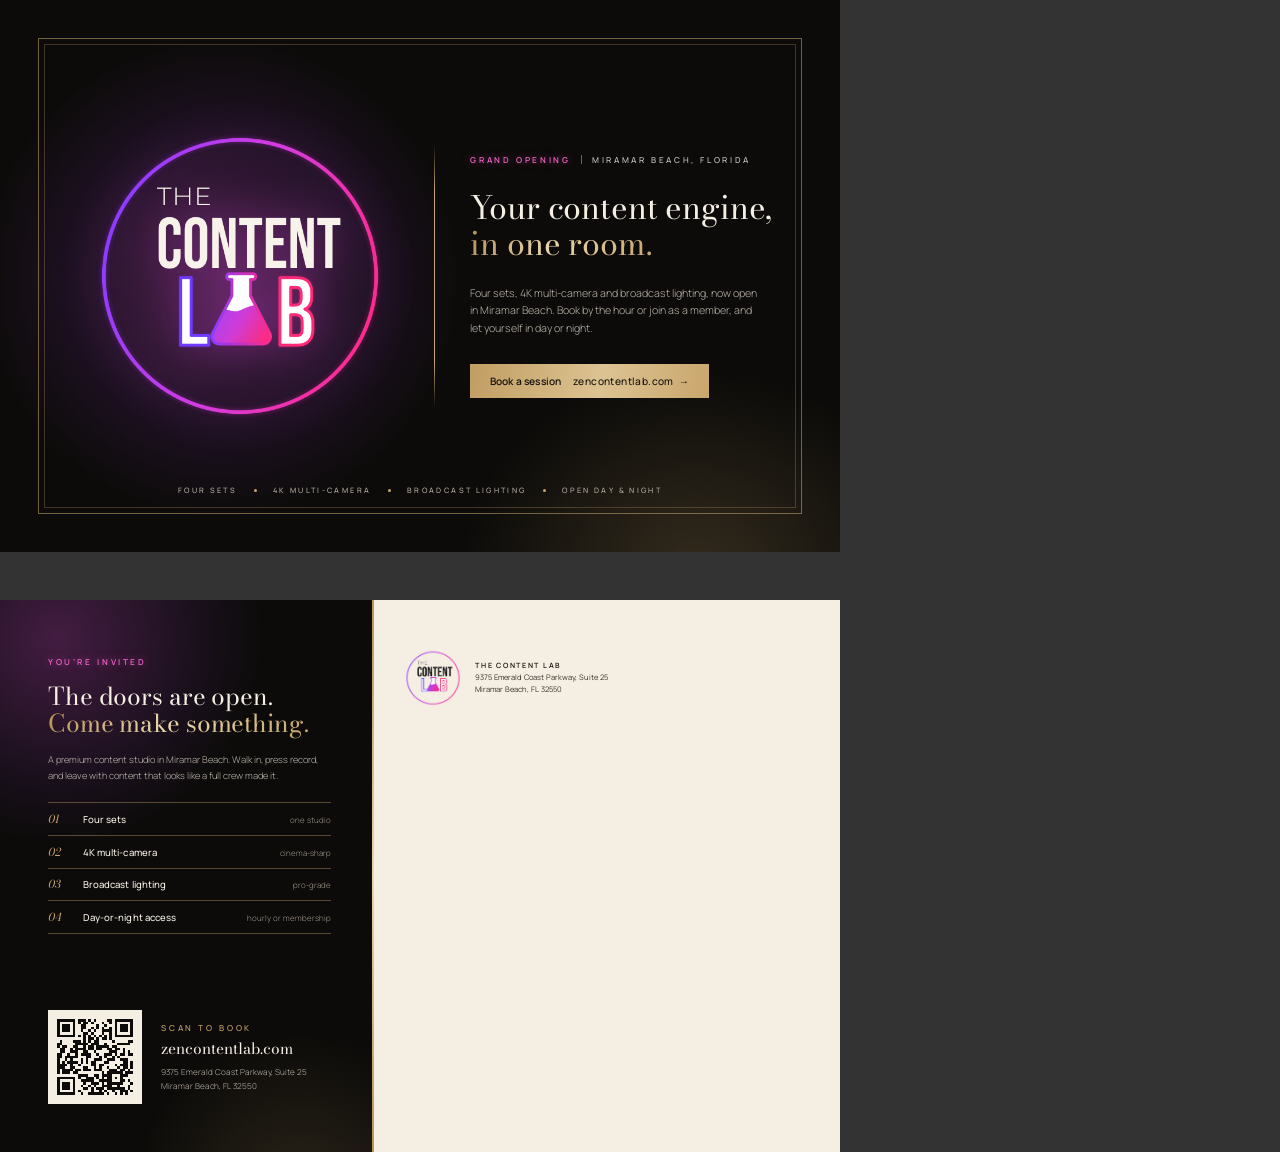
==== content-lab-postcard/source/card.html @ 28c0ee39 "Add Content Lab grand opening postcard for Mailbox Power 5.5x8.5 Print-ready front and back at 300 d" ====
<!doctype html><html><head><meta charset="utf-8"><style>
@font-face{font-family:Bodoni;src:url(fonts/bodoni-moda-latin-400-normal.woff2)}
@font-face{font-family:Bodoni;font-style:italic;src:url(fonts/bodoni-moda-latin-400-italic.woff2)}
@font-face{font-family:Manrope;font-weight:300;src:url(fonts/manrope-latin-300-normal.woff2)}
@font-face{font-family:Manrope;font-weight:400;src:url(fonts/manrope-latin-400-normal.woff2)}
@font-face{font-family:Manrope;font-weight:500;src:url(fonts/manrope-latin-500-normal.woff2)}
@font-face{font-family:Manrope;font-weight:600;src:url(fonts/manrope-latin-600-normal.woff2)}
:root{--ink:#0b0a08;--gold:#c9a66c;--gold2:#e4cfa3;--ivory:#f4eee3;--pink:#f062c8;--vio:#8a4dff;--mute:#a79f97}
*{margin:0;padding:0;box-sizing:border-box}
html,body{background:#333}
.card{position:relative;width:8.75in;height:5.75in;overflow:hidden;background:var(--ink);color:var(--ivory);font-family:Manrope;font-weight:300}
.card+.card{margin-top:.5in}
.abs{position:absolute}
.grain{inset:0;opacity:.11;mix-blend-mode:overlay}
.caps{text-transform:uppercase;letter-spacing:.32em;font-weight:500;font-size:8.2px}
.serif{font-family:Bodoni;font-weight:400;letter-spacing:-.005em}
.gold{color:var(--gold)}
.goldtxt{background:linear-gradient(100deg,#b8935a 0%,#e9d6ab 45%,#c9a66c 100%);-webkit-background-clip:text;color:transparent}
/* ---------- FRONT ---------- */
#front .haze1{left:-1.2in;top:-.6in;width:7in;height:7in;background:radial-gradient(closest-side,rgba(138,52,140,.50),rgba(96,40,130,.20) 45%,transparent 72%)}
#front .haze2{right:-2in;bottom:-3.2in;width:7in;height:6in;background:radial-gradient(closest-side,rgba(201,166,108,.20),transparent 70%)}
#front .frame{inset:.4in;border:.6px solid rgba(201,166,108,.55)}
#front .frame2{inset:.455in;border:.3px solid rgba(201,166,108,.28)}
#front .logo{left:.86in;top:1.235in;width:3.28in;height:3.28in;filter:drop-shadow(0 0 22px rgba(205,70,215,.42))}
#front .rule{left:4.52in;top:1.5in;width:.6px;height:2.75in;background:linear-gradient(180deg,transparent,var(--gold) 18%,var(--gold) 82%,transparent)}
#front .copy{left:4.9in;top:1.235in;height:3.28in;width:3.35in;display:flex;flex-direction:column;justify-content:center;align-items:flex-start}
#front .eyebrow{display:flex;align-items:center;gap:.11in;white-space:nowrap}
#front .eyebrow b{font-weight:600;color:var(--pink);text-shadow:0 0 9px rgba(240,98,200,.55)}
#front .eyebrow i{width:.5px;height:9px;background:#6d6560}
#front .eyebrow span{color:#cfc6c4}
#front h1{font-size:32px;line-height:1.12;margin-top:.26in;white-space:nowrap}
#front p{margin-top:.24in;font-size:10.6px;line-height:1.68;color:#bdb4ab;width:3.05in}
#front .cta{margin-top:.27in;display:inline-flex;align-items:center;gap:.12in;background:linear-gradient(100deg,#c19d62,#dcc392 55%,#c9a66c);color:#17130c;font-weight:600;font-size:10.2px;letter-spacing:.02em;padding:.105in .2in}
#front .cta small{font-weight:500;font-size:10.2px;letter-spacing:.04em}
#front .foot{left:.4in;right:.4in;bottom:.59in;display:flex;justify-content:center;align-items:center;gap:.17in;color:#b5aba1;font-size:7.4px}
#front .foot i{width:3px;height:3px;border-radius:50%;background:var(--gold)}
/* ---------- BACK ---------- */
#back{background:var(--ivory);color:#17130c}
#back .panel{left:0;top:0;bottom:0;width:3.875in;background:var(--ink);overflow:hidden}
#back .haze1{left:-2.4in;top:-2.6in;width:6in;height:6in;background:radial-gradient(closest-side,rgba(138,52,140,.42),rgba(96,40,130,.15) 50%,transparent 72%)}
#back .haze2{left:.6in;bottom:-3in;width:5in;height:5in;background:radial-gradient(closest-side,rgba(201,166,108,.16),transparent 70%)}
#back .seam{left:3.875in;top:0;bottom:0;width:1.6px;background:linear-gradient(180deg,#b8935a,#e9d6ab 50%,#b8935a)}
#back .col{left:.5in;top:.58in;width:2.95in;color:var(--ivory)}
#back .eyebrow b{font-weight:600;color:var(--pink);text-shadow:0 0 9px rgba(240,98,200,.55)}
#back h2{font-size:24.5px;line-height:1.12;margin-top:.17in}
#back .lede{margin-top:.15in;font-size:9.3px;line-height:1.65;color:#bdb4ab}
#back ul{list-style:none;margin-top:.2in;border-top:.5px solid rgba(201,166,108,.4)}
#back li{display:flex;align-items:baseline;gap:.16in;padding:.082in 0;border-bottom:.5px solid rgba(201,166,108,.4)}
#back li em{font-family:Bodoni;font-style:italic;color:var(--gold);font-size:11px;width:.2in}
#back li strong{font-weight:500;font-size:9.6px;color:var(--ivory);letter-spacing:.01em}
#back li span{margin-left:auto;font-size:8px;color:#9d948b}
#back .book{left:.5in;bottom:.5in;width:2.95in;display:flex;align-items:center;gap:.2in;color:var(--ivory)}
#back .qr{flex:none;width:.98in;height:.98in;background:var(--ivory);padding:.09in}
#back .qr img{display:block;width:100%;height:100%;image-rendering:pixelated}
#back .book .t1{color:var(--gold)}
#back .book .t2{font-family:Bodoni;font-size:15.5px;margin-top:.07in;line-height:1.15}
#back .book .t3{font-size:8.2px;line-height:1.6;color:#bdb4ab;margin-top:.08in}
#back .ret{left:4.2in;top:.5in;display:flex;align-items:center;gap:.13in}
#back .ret img{width:.62in;height:.62in}
#back .ret div{font-size:7.6px;line-height:1.55;color:#3a342c;font-weight:400}
#back .ret b{display:block;font-weight:600;letter-spacing:.24em;font-size:7.2px;text-transform:uppercase;color:#17130c;margin-bottom:1px}
.guide{display:none}
body.guides .guide{display:block;position:absolute;border:1px dashed rgba(0,160,255,.9);color:rgba(0,120,220,.95);font:600 7px Manrope;padding:2px 3px;z-index:9}
</style></head><body>
<svg width="0" height="0" style="position:absolute"><filter id="n"><feTurbulence type="fractalNoise" baseFrequency=".9" numOctaves="2" seed="7"/><feColorMatrix values="0 0 0 0 1  0 0 0 0 1  0 0 0 0 1  0 0 0 .55 0"/></filter></svg>

<section class="card" id="front">
  <div class="abs haze1"></div><div class="abs haze2"></div>
  <svg class="abs grain" width="100%" height="100%"><rect width="100%" height="100%" filter="url(#n)"/></svg>
  <div class="abs frame"></div><div class="abs frame2"></div>
  <img class="abs logo" src="logo-dark.png">
  <div class="abs rule"></div>
  <div class="abs copy">
    <div class="eyebrow caps"><b>Grand Opening</b><i></i><span>Miramar Beach, Florida</span></div>
    <h1 class="serif">Your content engine,<br><span class="goldtxt">in one room.</span></h1>
    <p>Four sets, 4K multi-camera and broadcast lighting, now open in Miramar Beach. Book by the hour or join as a member, and let yourself in day or night.</p>
    <div class="cta">Book a session <small>zencontentlab.com&nbsp;&nbsp;→</small></div>
  </div>
  <div class="abs foot caps"><span>Four Sets</span><i></i><span>4K Multi-Camera</span><i></i><span>Broadcast Lighting</span><i></i><span>Open Day &amp; Night</span></div>
  <div class="guide" style="inset:.125in">trim</div><div class="guide" style="inset:.375in;border-color:rgba(0,220,120,.9);color:rgb(0,170,90)">safe ¼"</div>
</section>

<section class="card" id="back">
  <div class="abs panel">
    <div class="abs haze1"></div><div class="abs haze2"></div>
    <svg class="abs grain" width="100%" height="100%"><rect width="100%" height="100%" filter="url(#n)"/></svg>
    <div class="abs col">
      <div class="eyebrow caps"><b>You&rsquo;re Invited</b></div>
      <h2 class="serif">The doors are open.<br><span class="goldtxt">Come make something.</span></h2>
      <p class="lede">A premium content studio in Miramar Beach. Walk in, press record, and leave with content that looks like a full crew made it.</p>
      <ul>
        <li><em>01</em><strong>Four sets</strong><span>one studio</span></li>
        <li><em>02</em><strong>4K multi-camera</strong><span>cinema-sharp</span></li>
        <li><em>03</em><strong>Broadcast lighting</strong><span>pro-grade</span></li>
        <li><em>04</em><strong>Day-or-night access</strong><span>hourly or membership</span></li>
      </ul>
    </div>
    <div class="abs book">
      <div class="qr"><img src="qr.png"></div>
      <div><div class="caps t1">Scan to book</div><div class="t2">zencontentlab.com</div>
      <div class="t3">9375 Emerald Coast Parkway, Suite 25<br>Miramar Beach, FL 32550</div></div>
    </div>
  </div>
  <div class="abs seam"></div>
  <div class="abs ret"><img src="logo-light.png"><div><b>The Content Lab</b>9375 Emerald Coast Parkway, Suite 25<br>Miramar Beach, FL 32550</div></div>
  <div class="guide" style="inset:.125in">trim</div><div class="guide" style="inset:.375in;border-color:rgba(0,220,120,.9);color:rgb(0,170,90)">safe ¼"</div>
  <div class="guide" style="right:.125in;bottom:.125in;width:4.75in;height:.625in;border-color:rgba(255,80,0,.9);color:rgb(220,70,0)">USPS barcode clear zone</div>
  <div class="guide" style="right:.375in;top:.375in;width:1.3in;height:1.1in;border-color:rgba(255,80,0,.9);color:rgb(220,70,0)">postage</div>
  <div class="guide" style="right:.5in;bottom:.95in;width:3.6in;height:2in;border-color:rgba(255,80,0,.9);color:rgb(220,70,0)">address block (printed by Mailbox Power)</div>
</section>
</body></html>
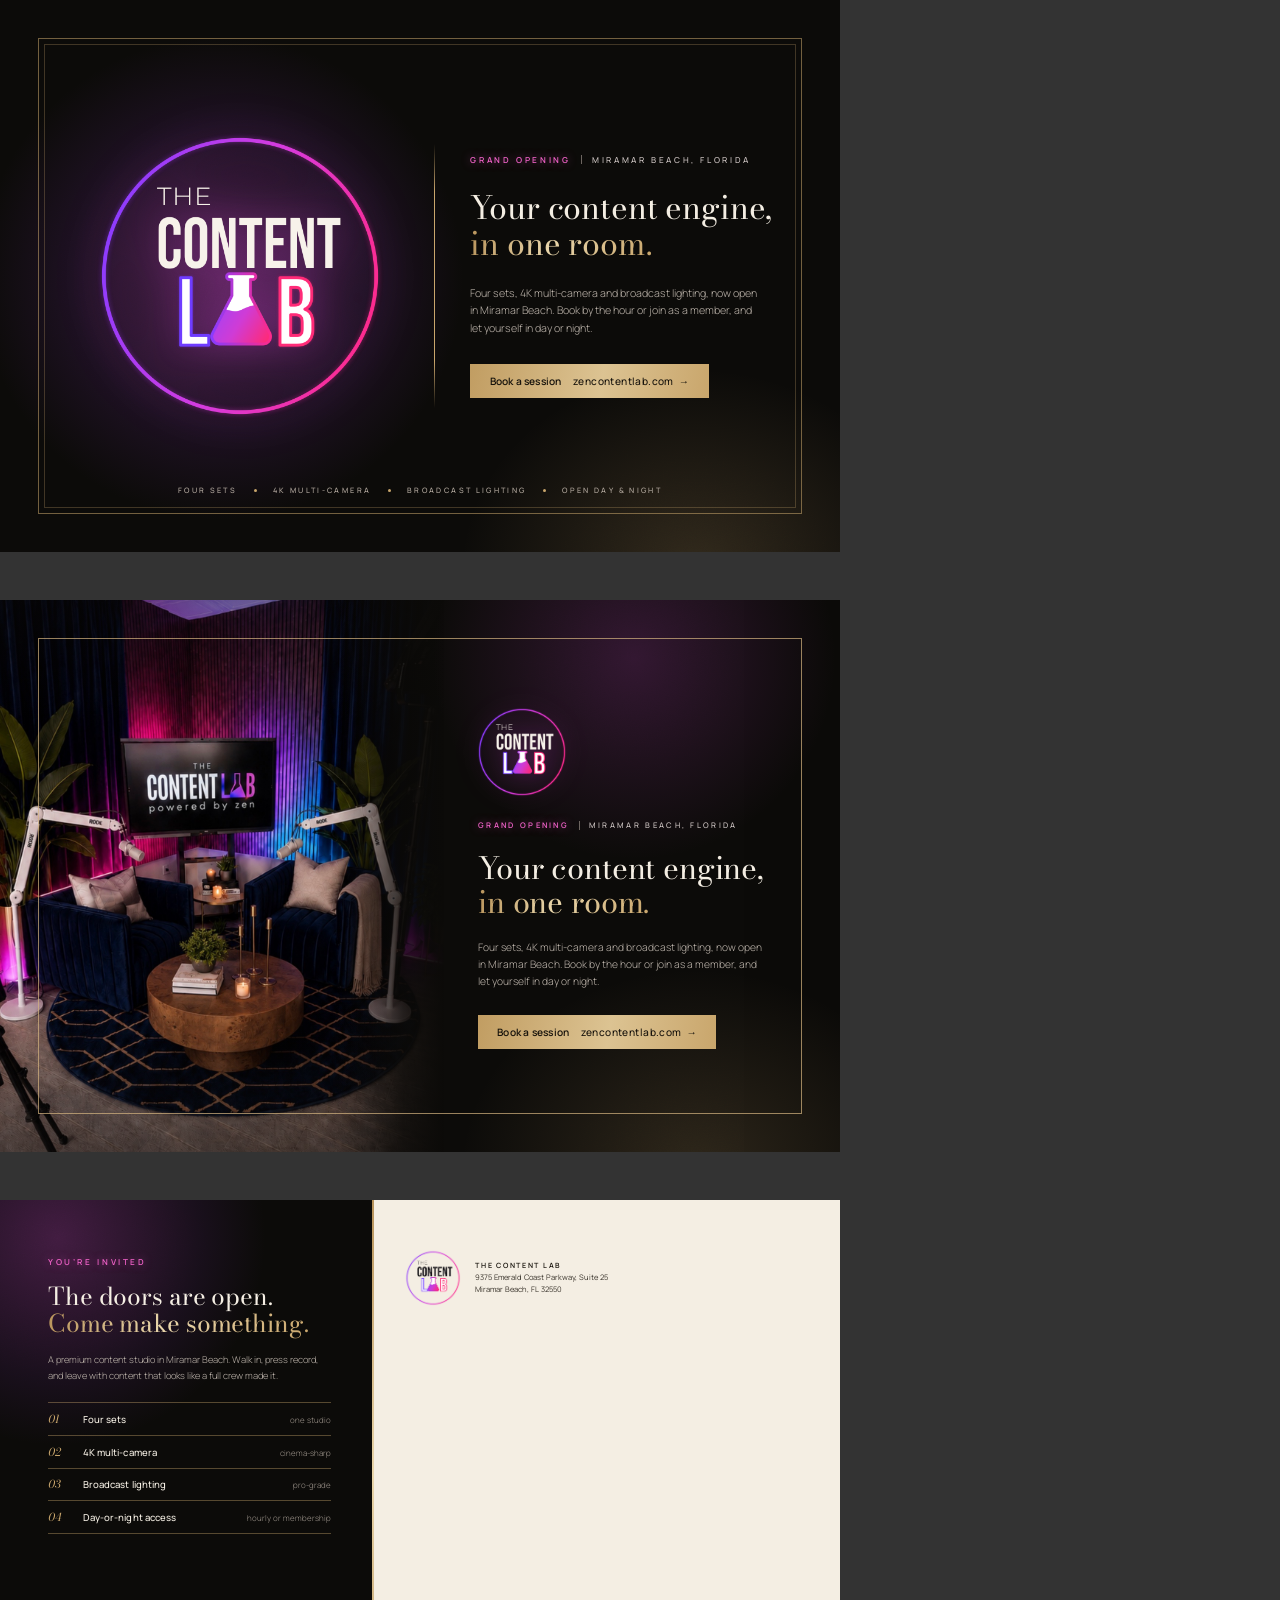
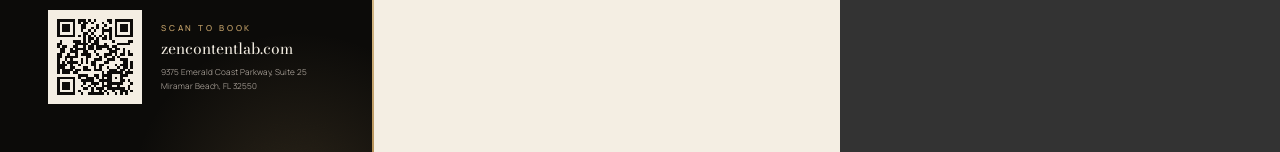
==== commit f51ad0d5: "Add photo-led front for the Content Lab grand opening postcard Co-Authored-By: Claude Fable 5.2 <nor" ====
--- a/content-lab-postcard/source/card.html
+++ b/content-lab-postcard/source/card.html
@@ -59,6 +59,24 @@
 #back .ret img{width:.62in;height:.62in}
 #back .ret div{font-size:7.6px;line-height:1.55;color:#3a342c;font-weight:400}
 #back .ret b{display:block;font-weight:600;letter-spacing:.24em;font-size:7.2px;text-transform:uppercase;color:#17130c;margin-bottom:1px}
+
+/* ---------- FRONT, PHOTO-LED ---------- */
+#frontp .photo{left:0;top:0;bottom:0;width:4.62in;background:url(set.jpg) 50% 62%/cover}
+#frontp .fade{left:3.5in;top:0;bottom:0;width:1.14in;background:linear-gradient(90deg,rgba(11,10,8,0),rgba(11,10,8,.82) 62%,var(--ink))}
+#frontp .shade{left:0;top:0;bottom:0;width:4.62in;background:linear-gradient(180deg,rgba(11,10,8,.42),rgba(11,10,8,0) 22%,rgba(11,10,8,0) 72%,rgba(11,10,8,.5))}
+#frontp .haze2{right:-2in;bottom:-3.2in;width:7in;height:6in;background:radial-gradient(closest-side,rgba(201,166,108,.18),transparent 70%)}
+#frontp .haze1{left:3.6in;top:-2.4in;width:6in;height:6in;background:radial-gradient(closest-side,rgba(138,52,140,.30),transparent 70%)}
+#frontp .frame{inset:.4in;border:.6px solid rgba(214,182,128,.7)}
+#frontp .copy{left:4.98in;top:.4in;bottom:.4in;width:3.2in;display:flex;flex-direction:column;justify-content:center;align-items:flex-start}
+#frontp .mark{width:1.02in;height:1.02in;margin:0 0 .2in -.05in;filter:drop-shadow(0 0 12px rgba(205,70,215,.4))}
+#frontp .eyebrow{display:flex;align-items:center;gap:.1in;white-space:nowrap;font-size:7.7px;letter-spacing:.3em}
+#frontp .eyebrow b{font-weight:600;color:var(--pink);text-shadow:0 0 9px rgba(240,98,200,.55)}
+#frontp .eyebrow i{width:.5px;height:9px;background:#6d6560}
+#frontp .eyebrow span{color:#cfc6c4}
+#frontp h1{font-size:30.5px;line-height:1.12;margin-top:.22in;white-space:nowrap}
+#frontp p{margin-top:.2in;font-size:10.3px;line-height:1.68;color:#bdb4ab;width:3.05in}
+#frontp .cta{margin-top:.25in;display:inline-flex;align-items:center;gap:.12in;background:linear-gradient(100deg,#c19d62,#dcc392 55%,#c9a66c);color:#17130c;font-weight:600;font-size:10.2px;letter-spacing:.02em;padding:.105in .2in}
+#frontp .cta small{font-weight:500;font-size:10.2px;letter-spacing:.04em}
 .guide{display:none}
 body.guides .guide{display:block;position:absolute;border:1px dashed rgba(0,160,255,.9);color:rgba(0,120,220,.95);font:600 7px Manrope;padding:2px 3px;z-index:9}
 </style></head><body>
@@ -80,6 +98,21 @@
   <div class="guide" style="inset:.125in">trim</div><div class="guide" style="inset:.375in;border-color:rgba(0,220,120,.9);color:rgb(0,170,90)">safe ¼"</div>
 </section>
 
+
+<section class="card" id="frontp">
+  <div class="abs photo"></div><div class="abs shade"></div><div class="abs fade"></div>
+  <div class="abs haze1"></div><div class="abs haze2"></div>
+  <svg class="abs grain" width="100%" height="100%" style="left:4.62in;width:auto;right:0"><rect width="100%" height="100%" filter="url(#n)"/></svg>
+  <div class="abs frame"></div>
+  <div class="abs copy">
+    <img class="mark" src="logo-dark.png">
+    <div class="eyebrow caps"><b>Grand Opening</b><i></i><span>Miramar Beach, Florida</span></div>
+    <h1 class="serif">Your content engine,<br><span class="goldtxt">in one room.</span></h1>
+    <p>Four sets, 4K multi-camera and broadcast lighting, now open in Miramar Beach. Book by the hour or join as a member, and let yourself in day or night.</p>
+    <div class="cta">Book a session <small>zencontentlab.com&nbsp;&nbsp;→</small></div>
+  </div>
+  <div class="guide" style="inset:.125in">trim</div><div class="guide" style="inset:.375in;border-color:rgba(0,220,120,.9);color:rgb(0,170,90)">safe ¼"</div>
+</section>
 <section class="card" id="back">
   <div class="abs panel">
     <div class="abs haze1"></div><div class="abs haze2"></div>
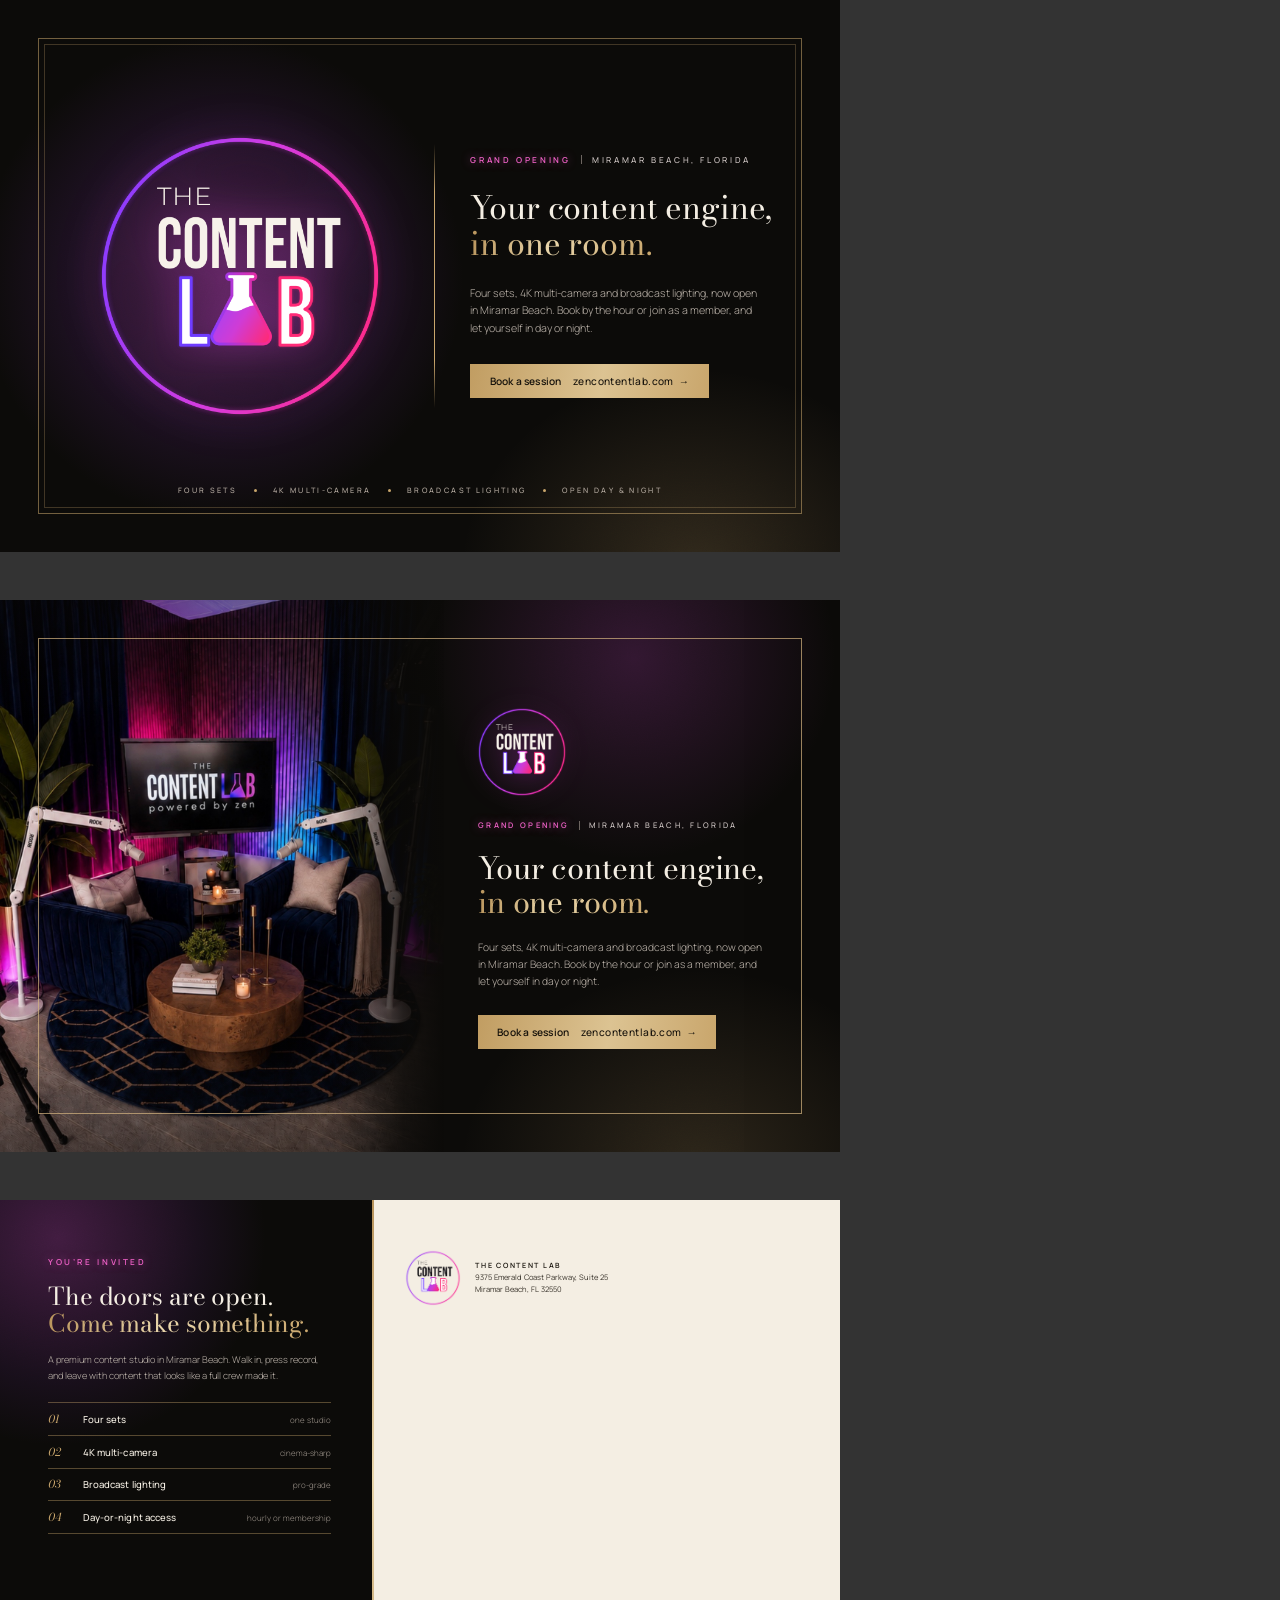
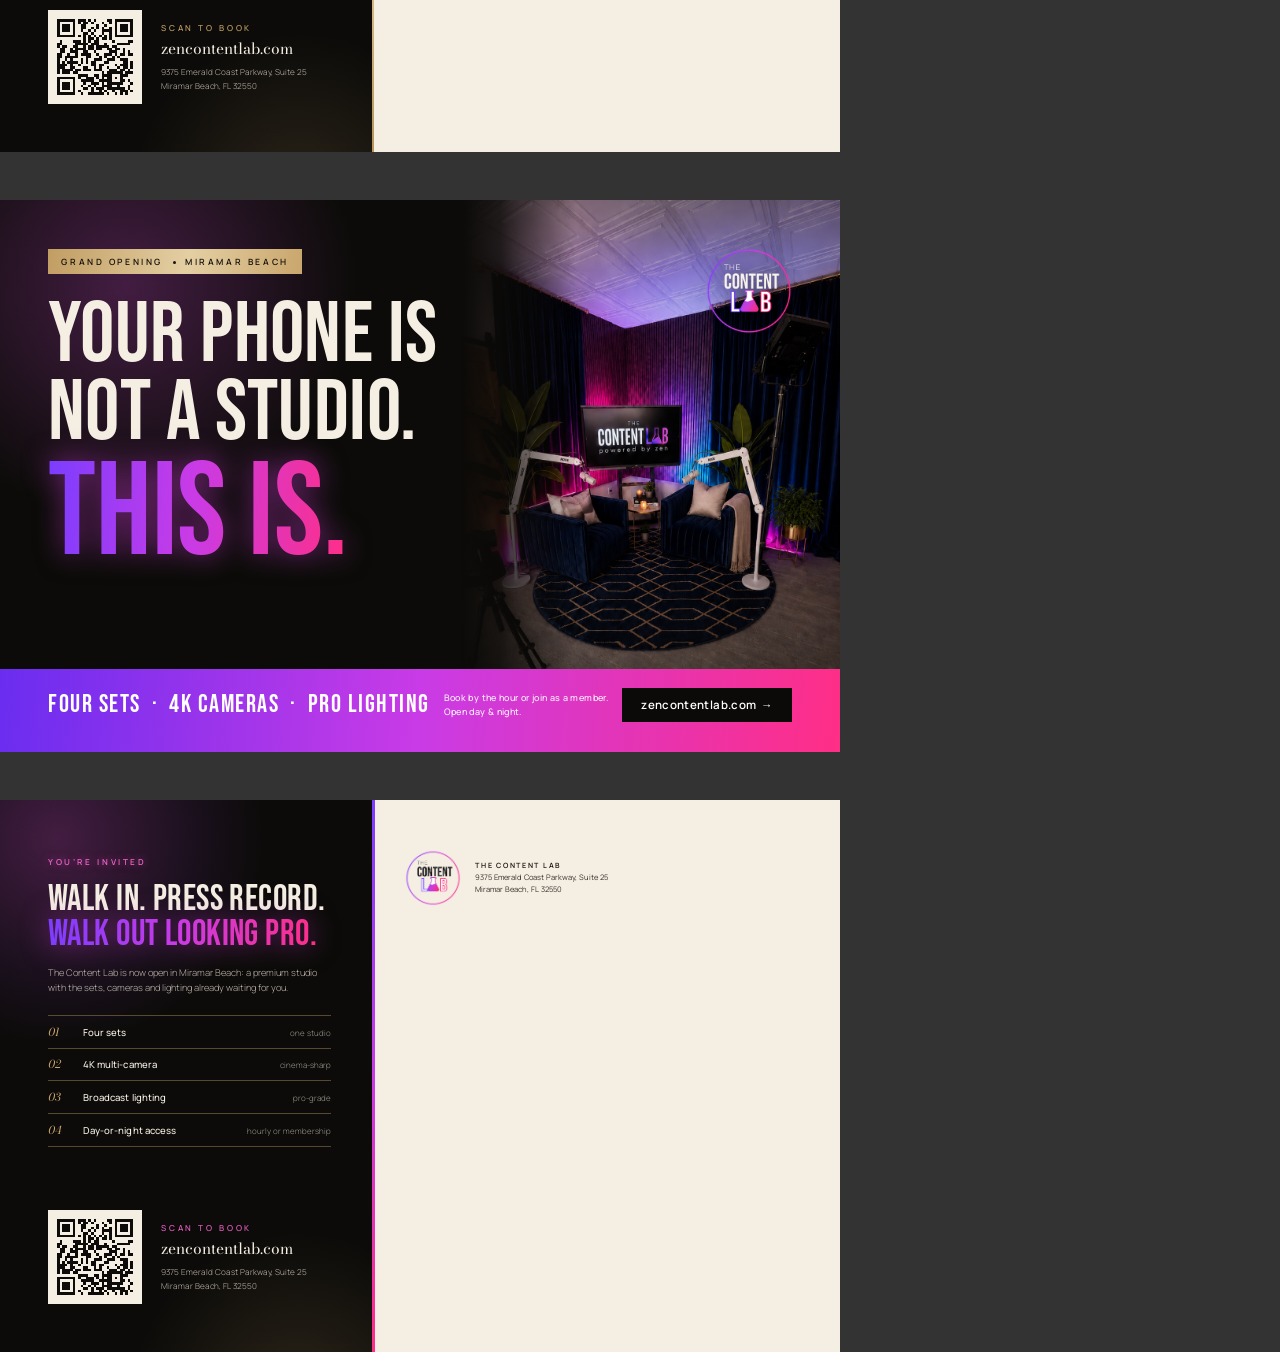
==== commit 2c6863ab: "Add bold variation of the Content Lab grand opening postcard Co-Authored-By: Claude Fable 5.2 <norep" ====
--- a/content-lab-postcard/source/card.html
+++ b/content-lab-postcard/source/card.html
@@ -60,6 +60,32 @@
 #back .ret div{font-size:7.6px;line-height:1.55;color:#3a342c;font-weight:400}
 #back .ret b{display:block;font-weight:600;letter-spacing:.24em;font-size:7.2px;text-transform:uppercase;color:#17130c;margin-bottom:1px}
 
+
+#backb{background:var(--ivory);color:#17130c}
+#backb .panel{left:0;top:0;bottom:0;width:3.875in;background:var(--ink);overflow:hidden}
+#backb .haze1{left:-2.4in;top:-2.6in;width:6in;height:6in;background:radial-gradient(closest-side,rgba(138,52,140,.42),rgba(96,40,130,.15) 50%,transparent 72%)}
+#backb .haze2{left:.6in;bottom:-3in;width:5in;height:5in;background:radial-gradient(closest-side,rgba(201,166,108,.16),transparent 70%)}
+#backb .seam{left:3.875in;top:0;bottom:0;width:1.6px;background:linear-gradient(180deg,#b8935a,#e9d6ab 50%,#b8935a)}
+#backb .col{left:.5in;top:.58in;width:2.95in;color:var(--ivory)}
+#backb .eyebrow b{font-weight:600;color:var(--pink);text-shadow:0 0 9px rgba(240,98,200,.55)}
+#backb h2{font-size:24.5px;line-height:1.12;margin-top:.17in}
+#backb .lede{margin-top:.15in;font-size:9.3px;line-height:1.65;color:#bdb4ab}
+#backb ul{list-style:none;margin-top:.2in;border-top:.5px solid rgba(201,166,108,.4)}
+#backb li{display:flex;align-items:baseline;gap:.16in;padding:.082in 0;border-bottom:.5px solid rgba(201,166,108,.4)}
+#backb li em{font-family:Bodoni;font-style:italic;color:var(--gold);font-size:11px;width:.2in}
+#backb li strong{font-weight:500;font-size:9.6px;color:var(--ivory);letter-spacing:.01em}
+#backb li span{margin-left:auto;font-size:8px;color:#9d948b}
+#backb .book{left:.5in;bottom:.5in;width:2.95in;display:flex;align-items:center;gap:.2in;color:var(--ivory)}
+#backb .qr{flex:none;width:.98in;height:.98in;background:var(--ivory);padding:.09in}
+#backb .qr img{display:block;width:100%;height:100%;image-rendering:pixelated}
+#backb .book .t1{color:var(--gold)}
+#backb .book .t2{font-family:Bodoni;font-size:15.5px;margin-top:.07in;line-height:1.15}
+#backb .book .t3{font-size:8.2px;line-height:1.6;color:#bdb4ab;margin-top:.08in}
+#backb .ret{left:4.2in;top:.5in;display:flex;align-items:center;gap:.13in}
+#backb .ret img{width:.62in;height:.62in}
+#backb .ret div{font-size:7.6px;line-height:1.55;color:#3a342c;font-weight:400}
+#backb .ret b{display:block;font-weight:600;letter-spacing:.24em;font-size:7.2px;text-transform:uppercase;color:#17130c;margin-bottom:1px}
+
 /* ---------- FRONT, PHOTO-LED ---------- */
 #frontp .photo{left:0;top:0;bottom:0;width:4.62in;background:url(set.jpg) 50% 62%/cover}
 #frontp .fade{left:3.5in;top:0;bottom:0;width:1.14in;background:linear-gradient(90deg,rgba(11,10,8,0),rgba(11,10,8,.82) 62%,var(--ink))}
@@ -77,6 +103,29 @@
 #frontp p{margin-top:.2in;font-size:10.3px;line-height:1.68;color:#bdb4ab;width:3.05in}
 #frontp .cta{margin-top:.25in;display:inline-flex;align-items:center;gap:.12in;background:linear-gradient(100deg,#c19d62,#dcc392 55%,#c9a66c);color:#17130c;font-weight:600;font-size:10.2px;letter-spacing:.02em;padding:.105in .2in}
 #frontp .cta small{font-weight:500;font-size:10.2px;letter-spacing:.04em}
+
+/* ---------- BOLD VARIATION ---------- */
+@font-face{font-family:Bebas;src:url(fonts/bebas-neue-latin-400-normal.woff2)}
+.neon{background:linear-gradient(95deg,#7b3dff 0%,#c93be6 48%,#ff2e86 100%);-webkit-background-clip:text;color:transparent;filter:drop-shadow(0 0 14px rgba(214,60,220,.55))}
+#frontb .photo{right:0;top:0;bottom:0;width:3.95in;background:url(set2.png) 58% 50%/cover}
+#frontb .fade{right:2.75in;top:0;bottom:0;width:1.2in;background:linear-gradient(270deg,rgba(11,10,8,0),rgba(11,10,8,.85) 66%,var(--ink))}
+#frontb .shade{right:0;top:0;bottom:0;width:3.95in;background:linear-gradient(180deg,rgba(11,10,8,.35),rgba(11,10,8,0) 25%,rgba(11,10,8,0) 60%,rgba(11,10,8,.75))}
+#frontb .haze1{left:-2.2in;top:-2.6in;width:7in;height:7in;background:radial-gradient(closest-side,rgba(138,52,140,.42),transparent 70%)}
+#frontb .copy{left:.5in;top:.5in;width:5.3in}
+#frontb .eyebrow{display:inline-flex;align-items:center;gap:.1in;font-size:8.6px;letter-spacing:.3em;font-weight:700;color:#17130c;background:linear-gradient(100deg,#c19d62,#e4cfa3 55%,#c9a66c);padding:.07in .14in .065in}
+#frontb .eyebrow i{width:3px;height:3px;border-radius:50%;background:#17130c}
+#frontb h1{font-family:Bebas;font-weight:400;font-size:86px;line-height:.9;letter-spacing:.005em;margin-top:.24in;color:var(--ivory);white-space:nowrap}
+#frontb h1 .neon{font-size:132px;line-height:.86;display:inline-block;margin-top:.06in}
+#frontb .bar{left:0;right:0;bottom:0;height:.86in;background:linear-gradient(95deg,#6a2df0 0%,#c93be6 50%,#ff2e86 100%)}
+#frontb .barin{left:.5in;right:.5in;bottom:.125in;height:.735in;display:flex;align-items:center;justify-content:space-between;color:#fff}
+#frontb .barin .l{font-family:Bebas;font-size:25px;letter-spacing:.06em;line-height:1}
+#frontb .barin .m{font-size:9px;letter-spacing:.04em;font-weight:500;line-height:1.5;opacity:.95}
+#frontb .barin .r{font-weight:700;font-size:11.5px;letter-spacing:.03em;background:#0b0a08;color:#fff;padding:.1in .2in}
+#frontb .mark{right:.46in;top:.46in;width:.98in;height:.98in;filter:drop-shadow(0 0 10px rgba(0,0,0,.8))}
+#backb .seam{background:linear-gradient(180deg,#7b3dff,#c93be6 50%,#ff2e86);width:3px}
+#backb h2{font-family:Bebas;font-weight:400;font-size:36px;line-height:.98;letter-spacing:.012em;margin-top:.16in;white-space:nowrap}
+#backb .lede{margin-top:.13in}
+#backb .book .t1{color:var(--pink)}
 .guide{display:none}
 body.guides .guide{display:block;position:absolute;border:1px dashed rgba(0,160,255,.9);color:rgba(0,120,220,.95);font:600 7px Manrope;padding:2px 3px;z-index:9}
 </style></head><body>
@@ -141,4 +190,45 @@
   <div class="guide" style="right:.375in;top:.375in;width:1.3in;height:1.1in;border-color:rgba(255,80,0,.9);color:rgb(220,70,0)">postage</div>
   <div class="guide" style="right:.5in;bottom:.95in;width:3.6in;height:2in;border-color:rgba(255,80,0,.9);color:rgb(220,70,0)">address block (printed by Mailbox Power)</div>
 </section>
+<section class="card" id="frontb">
+  <div class="abs photo"></div><div class="abs shade"></div><div class="abs fade"></div>
+  <div class="abs haze1"></div>
+  <svg class="abs grain" width="100%" height="100%" style="width:4.8in"><rect width="100%" height="100%" filter="url(#n)"/></svg>
+  <div class="abs copy">
+    <div class="eyebrow caps"><span>Grand Opening</span><i></i><span>Miramar Beach</span></div>
+    <h1>Your phone is<br>not a studio.<br><span class="neon">This is.</span></h1>
+  </div>
+  <img class="abs mark" src="logo-dark.png">
+  <div class="abs bar"></div>
+  <div class="abs barin"><div class="l">Four sets &nbsp;·&nbsp; 4K cameras &nbsp;·&nbsp; Pro lighting</div><div class="m">Book by the hour or join as a member.<br>Open day &amp; night.</div><div class="r">zencontentlab.com&nbsp;&nbsp;→</div></div>
+  <div class="guide" style="inset:.125in">trim</div><div class="guide" style="inset:.375in;border-color:rgba(0,220,120,.9);color:rgb(0,170,90)">safe ¼"</div>
+</section>
+<section class="card" id="backb">
+  <div class="abs panel">
+    <div class="abs haze1"></div><div class="abs haze2"></div>
+    <svg class="abs grain" width="100%" height="100%"><rect width="100%" height="100%" filter="url(#n)"/></svg>
+    <div class="abs col">
+      <div class="eyebrow caps"><b>You&rsquo;re Invited</b></div>
+      <h2>Walk in. Press record.<br><span class="neon">Walk out looking pro.</span></h2>
+      <p class="lede">The Content Lab is now open in Miramar Beach: a premium studio with the sets, cameras and lighting already waiting for you.</p>
+      <ul>
+        <li><em>01</em><strong>Four sets</strong><span>one studio</span></li>
+        <li><em>02</em><strong>4K multi-camera</strong><span>cinema-sharp</span></li>
+        <li><em>03</em><strong>Broadcast lighting</strong><span>pro-grade</span></li>
+        <li><em>04</em><strong>Day-or-night access</strong><span>hourly or membership</span></li>
+      </ul>
+    </div>
+    <div class="abs book">
+      <div class="qr"><img src="qr.png"></div>
+      <div><div class="caps t1">Scan to book</div><div class="t2">zencontentlab.com</div>
+      <div class="t3">9375 Emerald Coast Parkway, Suite 25<br>Miramar Beach, FL 32550</div></div>
+    </div>
+  </div>
+  <div class="abs seam"></div>
+  <div class="abs ret"><img src="logo-light.png"><div><b>The Content Lab</b>9375 Emerald Coast Parkway, Suite 25<br>Miramar Beach, FL 32550</div></div>
+  <div class="guide" style="inset:.125in">trim</div><div class="guide" style="inset:.375in;border-color:rgba(0,220,120,.9);color:rgb(0,170,90)">safe ¼"</div>
+  <div class="guide" style="right:.125in;bottom:.125in;width:4.75in;height:.625in;border-color:rgba(255,80,0,.9);color:rgb(220,70,0)">USPS barcode clear zone</div>
+  <div class="guide" style="right:.375in;top:.375in;width:1.3in;height:1.1in;border-color:rgba(255,80,0,.9);color:rgb(220,70,0)">postage</div>
+  <div class="guide" style="right:.5in;bottom:.95in;width:3.6in;height:2in;border-color:rgba(255,80,0,.9);color:rgb(220,70,0)">address block (printed by Mailbox Power)</div>
+</section>
 </body></html>
